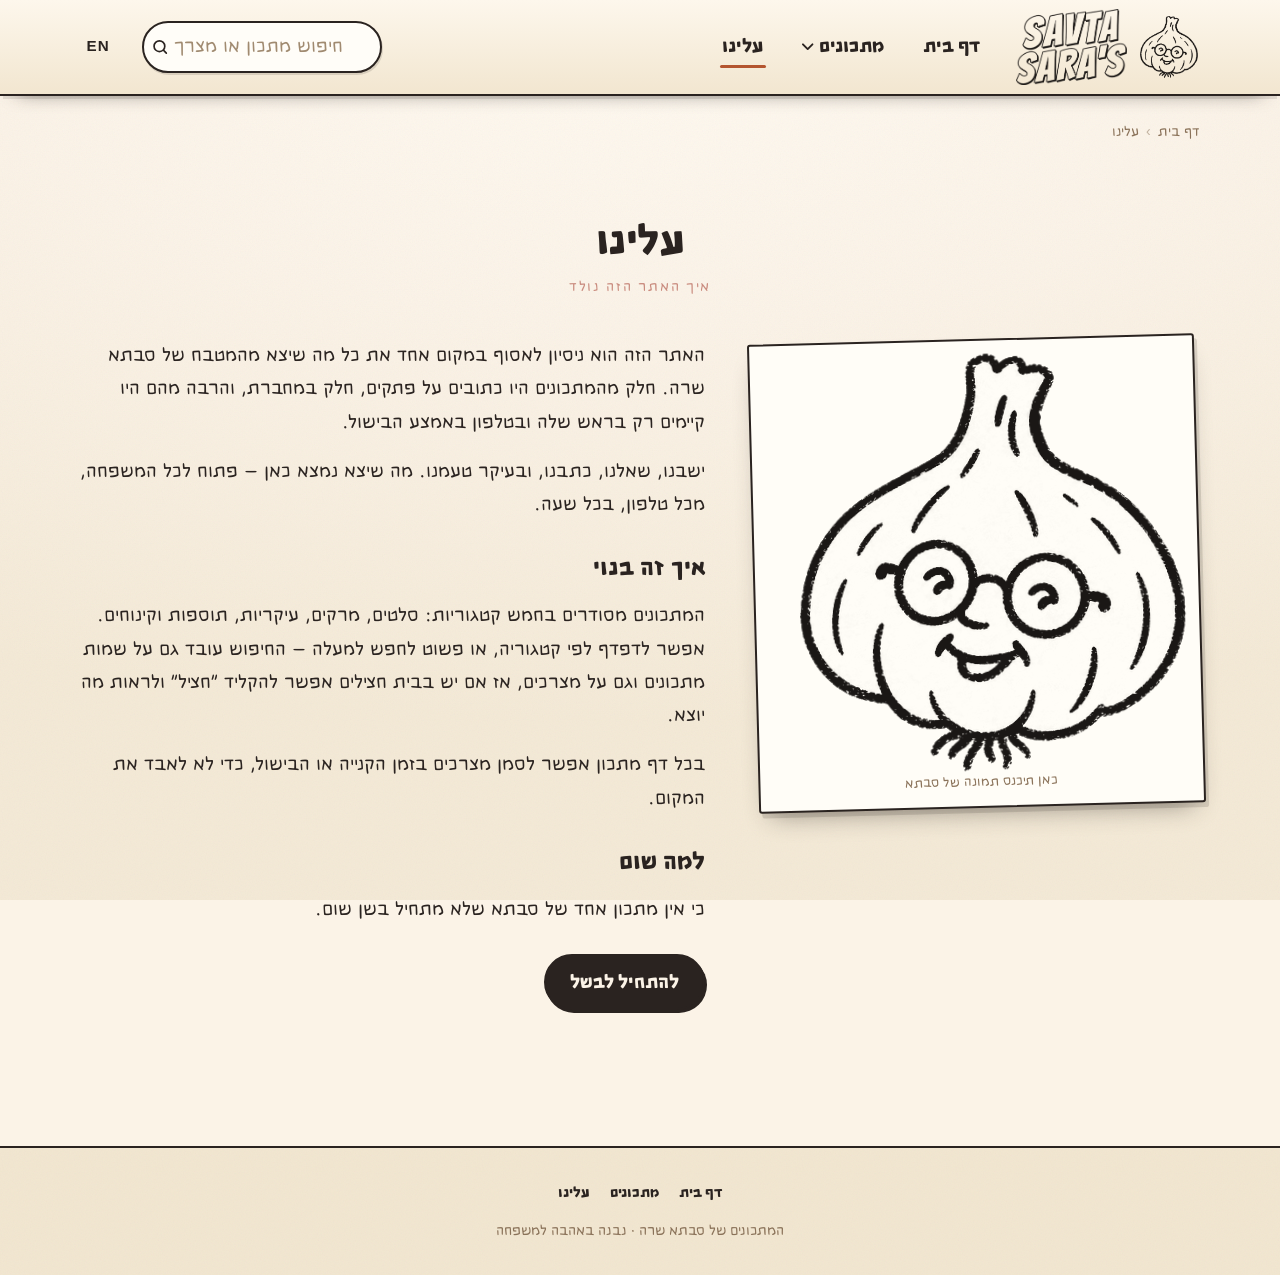
==== about.html @ a07ddd4a "Swipeable gallery, four more photos, and unstick the category icons Gallery is a real scroll contain" ====
<!DOCTYPE html>
<html lang="he" dir="rtl">
<head>
<meta charset="utf-8">
<meta name="viewport" content="width=device-width, initial-scale=1">
<title>עלינו · מתכוני סבתא שרה</title>
<meta name="description" content="על סבתא שרה, על המתכונים ועל האתר המשפחתי הזה.">
<link rel="icon" href="assets/img/logo.png">
<link rel="preload" href="assets/fonts/yarden-regular-alefalefalef.woff2" as="font" type="font/woff2" crossorigin>
<link rel="preload" href="assets/fonts/yarden-bold-alefalefalef.woff2" as="font" type="font/woff2" crossorigin>
<link rel="preload" href="assets/fonts/poppins-regular-latin.woff2" as="font" type="font/woff2" crossorigin>
<link rel="preload" href="assets/fonts/poppins-bold-latin.woff2" as="font" type="font/woff2" crossorigin>
<link rel="stylesheet" href="assets/css/style.css?v=20260812d">
</head>
<body>

<a class="skip-link" href="#main" data-i18n="skip">דילוג לתוכן</a>

<header class="masthead">
  <div class="wrap masthead__inner">

    <a class="brand" href="index.html">
      <img class="brand__mark" src="assets/img/logo.png" alt="">
      <img class="brand__wordmark" src="assets/img/wordmark.png" alt="Savta Sara's Recipes">
    </a>

    <button class="burger" type="button" aria-expanded="false" aria-label="פתיחת תפריט" data-i18n-attr="aria-label:menuOpen">
      <svg viewBox="0 0 24 24" fill="none" stroke="currentColor" stroke-width="2.2" stroke-linecap="round" aria-hidden="true">
        <path d="M3 6h18M3 12h18M3 18h18"/>
      </svg>
    </button>

    <nav class="nav" aria-label="ראשי">
      <a class="nav__link" href="index.html" data-i18n="navHome">דף בית</a>

      <div class="nav__group">
        <button class="nav__link nav__toggle" type="button" aria-expanded="false" aria-controls="cat-menu">
          <span data-i18n="navRecipes">מתכונים</span>
          <svg viewBox="0 0 12 8" fill="none" stroke="currentColor" stroke-width="2" stroke-linecap="round" stroke-linejoin="round" aria-hidden="true"><path d="M1 1.5 6 6.5l5-5"/></svg>
        </button>
        <div class="nav__menu" id="cat-menu"></div>
      </div>

      <a class="nav__link" href="about.html" data-i18n="navAbout">עלינו</a>
    </nav>

    <form class="search" role="search">
      <label class="visually-hidden" for="q" data-i18n="searchLabel">חיפוש מתכון</label>
      <input class="search__input" id="q" type="search" placeholder="חיפוש מתכון או מצרך…" autocomplete="off" data-i18n-attr="placeholder:searchPlace">
      <button class="search__btn" type="submit" aria-label="חיפוש" data-i18n-attr="aria-label:searchBtn">
        <svg viewBox="0 0 24 24" fill="none" stroke="currentColor" stroke-width="2.2" stroke-linecap="round" aria-hidden="true">
          <circle cx="11" cy="11" r="7"/><path d="m20 20-3.5-3.5"/>
        </svg>
      </button>
    </form>

    <button class="langbtn" type="button" aria-label="Switch to English">EN</button>

  </div>
</header>

<main id="main">
  <div class="wrap">
    <nav class="crumbs" aria-label="מיקום" data-i18n-attr="aria-label:crumbAria">
      <a href="index.html" data-i18n="crumbHome">דף בית</a><span aria-hidden="true">›</span> <span data-i18n="aboutTitle">עלינו</span>
    </nav>
  </div>

  <section class="section wrap">
    <div class="section__head">
      <h1 class="section__title" data-i18n="aboutTitle">עלינו</h1>
      <p class="section__sub" data-i18n="aboutSub">איך האתר הזה נולד</p>
    </div>

    <div class="about__grid">
      <figure class="about__portrait">
        <img src="assets/img/logo.png" alt="הלוגו של האתר: ראש שום מחייך עם משקפיים עגולים">
        <figcaption class="photo__caption" data-i18n="photoSoon">כאן תיכנס תמונה של סבתא</figcaption>
      </figure>

      <div class="about__prose" id="about-prose"></div>
    </div>
  </section>
</main>

<footer class="footer">
  <div class="wrap">
    <nav class="footer__links" aria-label="תחתון">
      <a href="index.html" data-i18n="navHome">דף בית</a>
      <a href="recipes.html" data-i18n="navRecipes">מתכונים</a>
      <a href="about.html" data-i18n="navAbout">עלינו</a>
    </nav>
    <p><span data-i18n="siteName">המתכונים של סבתא שרה</span> · <span data-i18n="footerTag">נבנה באהבה למשפחה</span></p>
  </div>
</footer>

<script src="assets/js/data.js?v=20260812d"></script>
<script src="assets/js/site.js?v=20260812d"></script>
</body>
</html>
---- assets/css/style.css ----
/* ==========================================================================
   מתכוני סבתא שרה — Savta Sarah's Recipes
   Vintage recipe-box design system. RTL, Hebrew, self-hosted Yarden.
   ========================================================================== */

/* --- Fonts ---------------------------------------------------------------- */
@font-face {
  font-family: "Yarden";
  src: url("../fonts/yarden-regular-alefalefalef.woff2") format("woff2"),
       url("../fonts/yarden-regular-alefalefalef.woff") format("woff");
  font-weight: 400;
  font-style: normal;
  font-display: swap;
}
@font-face {
  font-family: "Yarden";
  src: url("../fonts/yarden-bold-alefalefalef.woff2") format("woff2"),
       url("../fonts/yarden-bold-alefalefalef.woff") format("woff");
  font-weight: 700;
  font-style: normal;
  font-display: swap;
}

/* Poppins carries the English side. Yarden has no Latin glyphs at all, so
   without this the English pages fall back to a system sans and lose the
   whole typographic identity. Poppins was chosen to match Yarden's geometry:
   circular bowls, monolinear strokes, flat terminals, wide set.
   Latin subset only, ~8KB each. Licence: poppins-OFL.txt */
@font-face {
  font-family: "Poppins";
  src: url("../fonts/poppins-regular-latin.woff2") format("woff2");
  font-weight: 400;
  font-style: normal;
  font-display: swap;
}
@font-face {
  font-family: "Poppins";
  src: url("../fonts/poppins-bold-latin.woff2") format("woff2");
  font-weight: 700;
  font-style: normal;
  font-display: swap;
}

/* --- Tokens --------------------------------------------------------------- */
:root {
  --paper:        #fbf3e7;  /* cream page */
  --paper-aged:   #f2e6d0;  /* deeper card stock */
  --paper-shade:  #e8d8bd;  /* edges, tabs, rules */
  --ink:          #2a2320;  /* hand-drawn linework, same black as the logo */
  --sepia:        #2a2320;  /* body copy — black */
  --brown:        #2a2320;  /* headings — black; hierarchy is size and weight */
  --terracotta:   #b4552f;  /* accent: tags, margin rule, active state */
  --rose:         #c98b7e;  /* soft secondary accent */
  --ink-soft:     rgba(42, 35, 32, .14);

  --shadow-card:  2px 3px 0 var(--ink-soft), 0 8px 18px -12px rgba(42, 35, 32, .5);
  --shadow-lift:  3px 5px 0 var(--ink-soft), 0 14px 26px -12px rgba(42, 35, 32, .45);

  --r-sm: 6px;
  --r-md: 12px;
  --r-lg: 20px;

  --wrap: 1120px;
  --gap: clamp(1rem, 3vw, 2rem);

  /* Paper grain — one tiny SVG, reused as a background layer site-wide. */
  --grain: url("data:image/svg+xml,%3Csvg xmlns='http://www.w3.org/2000/svg' width='160' height='160'%3E%3Cfilter id='n'%3E%3CfeTurbulence type='fractalNoise' baseFrequency='.82' numOctaves='3'/%3E%3C/filter%3E%3Crect width='160' height='160' filter='url(%23n)' opacity='.055'/%3E%3C/svg%3E");
}

/* --- Reset ---------------------------------------------------------------- */
*, *::before, *::after { box-sizing: border-box; }
html { -webkit-text-size-adjust: 100%; scroll-behavior: smooth; }
/* Nothing on this site should ever scroll sideways. `clip` rather than
   `hidden` because hidden would make this a scroll container and break the
   sticky header. Belt and braces: the layout measures clean from 280px up,
   but a stray wide element should never be able to shove the page across. */
html, body { overflow-x: clip; max-width: 100%; }
body, h1, h2, h3, h4, p, ul, ol, li, figure, blockquote { margin: 0; padding: 0; }
ul, ol { list-style: none; }
img { display: block; max-width: 100%; height: auto; }
button, input { font: inherit; color: inherit; }
a { color: inherit; text-decoration: none; }

body {
  font-family: "Yarden", "Assistant", "Arial Hebrew", sans-serif;
  font-weight: 400;
  font-size: clamp(1.0625rem, .55vw + .95rem, 1.1875rem);
  line-height: 1.75;
  color: var(--sepia);
  background-color: var(--paper);
  background-image:
    var(--grain),
    radial-gradient(120% 80% at 50% 0%, #fffaf1 0%, var(--paper) 45%, #f4e9d6 100%);
  background-attachment: fixed;
  min-height: 100vh;
  display: flex;
  flex-direction: column;
}

h1, h2, h3, h4 { font-weight: 700; color: var(--brown); line-height: 1.25; }

/* ==========================================================================
   English typography
   Poppins' x-height is within 0.4% of Yarden's, so body copy needs no resizing
   at all. Its cap height is 15% shorter though, so headings — which in Hebrew
   fill the full letter height — read small at the same size. They get a modest
   bump here (about 8%), split between matching cap height and x-height rather
   than the full 15%, which would overshoot. Poppins also carries much taller
   ascenders and deeper descenders, so the line-height comes down to match.
   ========================================================================== */
html[lang="en"] body {
  font-family: "Poppins", "Assistant", sans-serif;
  line-height: 1.62;
}
html[lang="en"] .intro__title   { font-size: clamp(2.05rem, 5.4vw, 3.25rem); }
html[lang="en"] .section__title { font-size: clamp(1.85rem, 4.3vw, 2.8rem); }
html[lang="en"] .recipe__title  { font-size: clamp(2.05rem, 5.4vw, 3.15rem); }
html[lang="en"] .recipe__h      { font-size: 1.5rem; }
html[lang="en"] .cat__name      { font-size: 1.45rem; }
html[lang="en"] .card__title    { font-size: 1.28rem; }

/* Poppins runs wider than Yarden at the same size — a touch of negative
   tracking on the display sizes keeps the headline from sprawling. */
html[lang="en"] .intro__title,
html[lang="en"] .recipe__title,
html[lang="en"] .section__title { letter-spacing: -.025em; }

/* the eyebrow is set in caps in English, so it needs more room to breathe */
html[lang="en"] .intro__eyebrow { letter-spacing: .18em; font-size: .74rem; }

/* Accessibility floor */
:focus-visible {
  outline: 3px solid var(--terracotta);
  outline-offset: 3px;
  border-radius: 3px;
}
.skip-link {
  position: absolute;
  right: 1rem;
  top: -100px;
  z-index: 200;
  background: var(--ink);
  color: var(--paper);
  padding: .6rem 1.1rem;
  border-radius: 0 0 var(--r-sm) var(--r-sm);
  transition: top .18s ease;
}
.skip-link:focus { top: 0; }
.visually-hidden {
  position: absolute; width: 1px; height: 1px;
  margin: -1px; padding: 0; overflow: hidden;
  clip: rect(0 0 0 0); white-space: nowrap; border: 0;
}

.wrap { width: min(100% - 2.5rem, var(--wrap)); margin-inline: auto; }

/* ==========================================================================
   Header / navigation
   ========================================================================== */
.masthead {
  position: sticky;
  top: 0;
  z-index: 100;
  background: linear-gradient(180deg, #fdf7ec 0%, var(--paper-aged) 100%);
  background-blend-mode: normal;
  border-bottom: 2px solid var(--ink);
  box-shadow: 0 6px 0 -3px rgba(42, 35, 32, .1), 0 12px 20px -18px rgba(42, 35, 32, .8);
}

.masthead__inner {
  display: flex;
  align-items: center;
  gap: clamp(.75rem, 2vw, 1.75rem);
  padding-block: .55rem;
}

/* Logo lockup — the garlic is the mark, the wordmark sits beside it */
.brand { display: flex; align-items: center; gap: .7rem; flex: 0 0 auto; }
.brand__mark {
  width: clamp(46px, 6vw, 62px);
  aspect-ratio: 1;
  object-fit: contain;
  transition: transform .35s cubic-bezier(.34, 1.56, .64, 1);
}
.brand:hover .brand__mark,
.brand:focus-visible .brand__mark { transform: rotate(-7deg) scale(1.06); }
/* Two stacked lines of type, so it is sized by height against the garlic
   rather than by width. Set a step larger than a solid wordmark would need:
   the letters are hollow outlines, so they carry much less weight and go
   fragile if they are shrunk to match a filled mark. Source is 507×349. */
.brand__wordmark {
  height: clamp(54px, 7.2vw, 76px);
  width: auto;
  flex: 0 0 auto;
}

.nav { display: flex; align-items: center; gap: clamp(.25rem, 1.4vw, 1rem); }

.nav__link {
  position: relative;
  display: inline-block;
  padding: .45rem .7rem;
  font-weight: 700;
  color: var(--sepia);
  border-radius: var(--r-sm);
  transition: color .18s ease;
}
/* Hand-drawn underline that sketches itself in on hover */
.nav__link::after {
  content: "";
  position: absolute;
  inset-inline: .55rem;
  bottom: .18rem;
  height: 3px;
  background: var(--terracotta);
  border-radius: 3px;
  transform: scaleX(0);
  transform-origin: right center;
  transition: transform .24s ease;
}
/* the underline should sketch itself in from the reading edge */
[dir="ltr"] .nav__link::after { transform-origin: left center; }
.nav__link:hover, .nav__link:focus-visible { color: var(--terracotta); }
.nav__link:hover::after,
.nav__link:focus-visible::after,
.nav__link[aria-current="page"]::after { transform: scaleX(1); }
.nav__link[aria-current="page"] { color: var(--brown); }

/* Recipes dropdown */
.nav__group { position: relative; }
.nav__toggle {
  background: none;
  border: 0;
  cursor: pointer;
  display: inline-flex;
  align-items: center;
  gap: .35rem;
}
.nav__toggle svg { width: .6em; height: .6em; transition: transform .22s ease; }
.nav__group:hover .nav__toggle svg,
.nav__toggle[aria-expanded="true"] svg { transform: rotate(180deg); }

.nav__menu {
  position: absolute;
  top: calc(100% + .5rem);
  inset-inline-end: 0;
  min-width: 12rem;
  padding: .45rem;
  background: var(--paper);
  background-image: var(--grain);
  border: 2px solid var(--ink);
  border-radius: var(--r-md);
  box-shadow: var(--shadow-lift);
  opacity: 0;
  visibility: hidden;
  transform: translateY(-6px);
  transition: opacity .18s ease, transform .18s ease, visibility .18s;
}
.nav__group:hover .nav__menu,
.nav__group:focus-within .nav__menu,
.nav__menu.is-open { opacity: 1; visibility: visible; transform: translateY(0); }
/* little notch pointing back up at the toggle */
.nav__menu::before {
  content: "";
  position: absolute;
  top: -7px;
  inset-inline-end: 1.6rem;
  width: 11px; height: 11px;
  background: var(--paper);
  border-inline-start: 2px solid var(--ink);
  border-block-start: 2px solid var(--ink);
  transform: rotate(45deg);
}
.nav__menu a {
  display: block;
  padding: .4rem .7rem;
  border-radius: var(--r-sm);
  font-weight: 700;
  color: var(--sepia);
  transition: background .16s ease, color .16s ease, padding-inline-start .16s ease;
}
.nav__menu a:hover, .nav__menu a:focus-visible {
  background: var(--paper-shade);
  color: var(--brown);
}

/* Search */
.search { margin-inline-start: auto; position: relative; flex: 0 1 15rem; }
.search__input {
  width: 100%;
  padding: .45rem 2.3rem .45rem .8rem;
  background: #fffdf8;
  border: 2px solid var(--ink);
  border-radius: 999px;
  box-shadow: 1px 2px 0 var(--ink-soft);
  transition: box-shadow .18s ease, border-color .18s ease;
}
.search__input::placeholder { color: #a08a70; }
.search__input:focus { outline: none; border-color: var(--terracotta); box-shadow: 0 0 0 3px rgba(180, 85, 47, .22); }
.search__btn {
  position: absolute;
  inset-inline-end: .3rem;
  top: 50%;
  transform: translateY(-50%);
  background: none;
  border: 0;
  cursor: pointer;
  padding: .25rem;
  line-height: 0;
  color: var(--brown);
  border-radius: 999px;
}
.search__btn svg { width: 1.15rem; height: 1.15rem; }

/* Language switch — sits at the far end of the header, past the search.
   In Hebrew (RTL) that reads as top-left; in English it mirrors to top-right. */
.langbtn {
  flex: 0 0 auto;
  padding: .35rem .4rem;
  font-weight: 700;
  font-size: .95rem;
  letter-spacing: .08em;
  color: var(--sepia);
  background: none;
  border: 0;
  cursor: pointer;
  text-decoration: underline;
  text-underline-offset: 5px;
  text-decoration-thickness: 2px;
  text-decoration-color: transparent;
  transition: color .16s ease, text-decoration-color .16s ease;
}
.langbtn:hover, .langbtn:focus-visible {
  color: var(--terracotta);
  text-decoration-color: var(--terracotta);
}

/* Mobile nav toggle */
.burger {
  display: none;
  margin-inline-start: auto;
  background: none;
  border: 2px solid var(--ink);
  border-radius: var(--r-sm);
  padding: .35rem .5rem;
  cursor: pointer;
  line-height: 0;
}
.burger svg { width: 1.3rem; height: 1.3rem; }

/* ==========================================================================
   Shared pieces
   ========================================================================== */
main { flex: 1 0 auto; }

.section { padding-block: clamp(2.5rem, 6vw, 4.5rem); }
.section--tight { padding-block: clamp(1.75rem, 4vw, 3rem); }

.section__head { text-align: center; margin-bottom: clamp(1.5rem, 4vw, 2.5rem); }
.section__title {
  font-size: clamp(1.7rem, 4vw, 2.6rem);
  letter-spacing: -.015em;
}
.section__sub {
  margin-top: .35rem;
  color: var(--rose);
  letter-spacing: .12em;
  font-size: .9rem;
}

/* Buttons */
.btn {
  display: inline-block;
  padding: .6rem 1.5rem;
  font-weight: 700;
  color: var(--paper);
  background: var(--brown);
  border: 2px solid var(--ink);
  border-radius: 999px;
  box-shadow: 2px 3px 0 var(--ink);
  cursor: pointer;
  transition: transform .16s ease, box-shadow .16s ease, background .16s ease;
}
.btn:hover, .btn:focus-visible {
  background: var(--terracotta);
  transform: translate(1px, 1px);
  box-shadow: 1px 2px 0 var(--ink);
}
.btn--ghost { background: transparent; color: var(--brown); }
.btn--ghost:hover, .btn--ghost:focus-visible { background: var(--paper-shade); color: var(--brown); }

/* Tags */
.tag {
  display: inline-block;
  padding: .12rem .7rem;
  font-size: .78rem;
  font-weight: 700;
  letter-spacing: .04em;
  color: var(--terracotta);
  background: rgba(180, 85, 47, .1);
  border: 1.5px solid rgba(180, 85, 47, .4);
  border-radius: 999px;
}
.tag--demo {
  color: #7a6a2b;
  background: rgba(160, 140, 50, .12);
  border-color: rgba(160, 140, 50, .45);
}

/* Breadcrumb */
.crumbs {
  display: flex;
  flex-wrap: wrap;
  align-items: center;
  gap: .45rem;
  font-size: .88rem;
  color: #8a7259;
  padding-top: 1.5rem;
}
.crumbs a:hover { color: var(--terracotta); text-decoration: underline; text-underline-offset: 3px; }
.crumbs span[aria-hidden] { opacity: .5; }

/* ==========================================================================
   Hero
   ========================================================================== */
.hero { padding-block: clamp(1.5rem, 4vw, 3rem) clamp(1rem, 3vw, 2rem); }
.hero__grid {
  display: grid;
  grid-template-columns: minmax(0, .85fr) minmax(0, 1.15fr);
  align-items: center;
  gap: clamp(1.25rem, 4vw, 3rem);
}

/* Signpost: decorative only. The plaques sit beside the intro copy and the
   wooden post carries on down the page, passing behind the photos before it
   fades out — so the illustration reads as part of the paper, not a cut-out
   pasted on top of it. */
.signpost { position: relative; }

.signpost__stack {
  position: relative;
  width: min(100%, 380px);
  margin-inline: auto;
}
.signpost__stack img {
  position: relative;
  z-index: 1;
  width: 100%;
  filter: contrast(1.04) saturate(.92) drop-shadow(3px 6px 6px rgba(42, 35, 32, .16));
}

/* One tileable slice of the post, repeated. The percentages below line the
   strip up with the post inside street-sign.png (x 220–310 of 671px wide);
   they must be re-measured if that image is ever replaced. */
.signpost__post {
  position: absolute;
  top: calc(100% - 3px);          /* slight overlap hides the join */
  left: 32.79%;
  width: 13.41%;
  height: clamp(240px, 30vw, 460px);
  background: url("../img/post-tile.png") repeat-y center top;
  background-size: 100% auto;
  filter: contrast(1.04) saturate(.92) drop-shadow(3px 6px 6px rgba(42, 35, 32, .12));
  -webkit-mask-image: linear-gradient(180deg, #000 0 46%, rgba(0, 0, 0, .4) 76%, transparent 100%);
          mask-image: linear-gradient(180deg, #000 0 46%, rgba(0, 0, 0, .4) 76%, transparent 100%);
  pointer-events: none;
  z-index: 0;
}

/* Intro copy sits on a taped-down slip of paper */
.intro {
  position: relative;
  z-index: 2;                       /* the post passes behind the page, not through it */
  padding: clamp(1.5rem, 4vw, 2.5rem);
  background: #fffdf7;
  background-image: var(--grain);
  border: 2px solid var(--ink);
  border-radius: var(--r-lg);
  transform: rotate(-.5deg);
  /* second sheet peeking out behind, drawn as a shadow so it can never
     paint over the card's own interior */
  box-shadow:
    -9px 9px 0 0 var(--paper-aged),
    -9px 9px 0 2px var(--ink),
    2px 3px 0 var(--ink-soft),
    0 8px 18px -12px rgba(42, 35, 32, .5);
}
.intro__eyebrow {
  display: block;
  font-size: .82rem;
  font-weight: 700;
  letter-spacing: .22em;
  color: var(--rose);
  margin-bottom: .5rem;
}
.intro__title {
  font-size: clamp(1.9rem, 5vw, 3rem);
  letter-spacing: -.02em;
  margin-bottom: .75rem;
}
.intro__title em {
  font-style: normal;
  /* the name is one unit — letting it wrap splits both the phrase and the
     highlight sweep across two lines */
  white-space: nowrap;
  color: var(--terracotta);
  /* hand-drawn highlighter swipe under the name */
  background: linear-gradient(180deg, transparent 62%, rgba(201, 139, 126, .38) 62% 92%, transparent 92%);
}
.intro p + p { margin-top: .8rem; }
.intro__actions { margin-top: 1.4rem; display: flex; flex-wrap: wrap; gap: .7rem; }

/* ==========================================================================
   Gallery marquee
   ========================================================================== */
/* A real scroll container rather than a CSS transform, so a finger can just
   push the strip along. The drift is done in JS by nudging scrollLeft, which
   the user can interrupt at any moment — a transform animation cannot be
   grabbed like that. No arrows, no dots, no scrollbar: you just swipe. */
.gallery {
  overflow-x: auto;
  overflow-y: hidden;
  padding-block: clamp(1rem, 3vw, 2rem);
  /* photographs have no reading order, and LTR keeps scrollLeft counting up
     from zero in every browser — RTL scroll coordinates are a minefield */
  direction: ltr;
  scroll-behavior: auto;              /* must not inherit the page's smooth scroll */
  overscroll-behavior-x: contain;     /* swiping the strip must not trigger back-navigation */
  -webkit-overflow-scrolling: touch;
  scrollbar-width: none;              /* Firefox */
  -ms-overflow-style: none;           /* old Edge */
  cursor: grab;
}
.gallery::-webkit-scrollbar { display: none; }   /* Chrome, Safari */
.gallery:active { cursor: grabbing; }

.gallery__track {
  display: flex;
  gap: 1.25rem;
  width: max-content;
}

/* Every photo is a print taped into an album */
.photo {
  position: relative;
  flex: 0 0 auto;
  padding: .7rem .7rem 2.6rem;
  background: #fffdf7;
  border: 1.5px solid var(--ink);
  border-radius: 3px;
  box-shadow: var(--shadow-card);
}
.photo:nth-child(odd)  { transform: rotate(-1.6deg); }
.photo:nth-child(even) { transform: rotate(1.4deg); }
.photo::before {                       /* strip of tape */
  content: "";
  position: absolute;
  top: -10px;
  /* physical left + negative translate centres the tape in both directions;
     the logical pair would push it off-centre in LTR */
  left: 50%;
  translate: -50% 0;
  width: 62px; height: 20px;
  background: rgba(214, 187, 140, .55);
  border-inline: 1px dashed rgba(122, 74, 43, .3);
  rotate: -2deg;
}
/* Each print keeps its own shape — landscape, portrait or square — and the
   frame sizes itself to the photo. A fixed 4:3 crop would cut the portrait
   ones in half. Height is what makes the row line up. */
.photo img {
  height: clamp(150px, 20vw, 205px);
  width: auto;
  max-width: none;              /* the reset's max-width:100% would fight this */
  background: var(--paper-shade);
  border-radius: 2px;
  filter: sepia(.22) contrast(1.03);
}
.photo__blank {
  width: clamp(160px, 22vw, 240px);
  aspect-ratio: 4 / 3;
  background: var(--paper-shade);
  border-radius: 2px;
  display: grid;
  place-items: center;
  color: #a08a70;
  font-size: .85rem;
  text-align: center;
  padding: .5rem;
}
.photo__caption {
  position: absolute;
  bottom: .7rem;
  inset-inline: .7rem;
  text-align: center;
  font-size: .85rem;
  color: #8a7259;
}

/* ==========================================================================
   Category grid — dividers in a recipe box
   ========================================================================== */
/* Exactly five categories, so the columns are set by hand — auto-fit would
   leave a single orphan card on most widths. */
.cats {
  display: grid;
  grid-template-columns: repeat(5, 1fr);
  gap: clamp(1rem, 2.5vw, 1.6rem);
}
@media (max-width: 1000px) { .cats { grid-template-columns: repeat(3, 1fr); } }
@media (max-width: 700px) {
  .cats { grid-template-columns: repeat(2, 1fr); }
  .cats > :last-child { grid-column: 1 / -1; }   /* the fifth card takes the row */
}
.cat {
  position: relative;
  z-index: 0;
  display: block;
  padding: 2rem 1.25rem 1.75rem;   /* rebalanced now that no icon sits on top */
  text-align: center;
  background: var(--paper-aged);
  background-image: var(--grain);
  border: 2px solid var(--ink);
  border-radius: var(--r-md);
  box-shadow: var(--shadow-card);
  transition: transform .2s cubic-bezier(.34, 1.4, .64, 1), box-shadow .2s ease, background .2s ease;
}
/* the index-divider tab */
.cat::before {
  content: "";
  position: absolute;
  top: -13px;
  inset-inline-start: 1.6rem;
  width: 4.5rem;
  height: 14px;
  background: var(--paper-aged);
  border: 2px solid var(--ink);
  border-bottom: 0;
  border-radius: 7px 7px 0 0;
}
.cat:hover, .cat:focus-visible {
  transform: translateY(-5px);
  box-shadow: var(--shadow-lift);
  background: #fffdf7;
}
/* the active card sits above its neighbours so the icons fly over them */
.cat:hover, .cat:focus-visible, .cat.is-burst { z-index: 3; }

.cat__name { font-size: 1.35rem; font-weight: 700; color: var(--brown); }
.cat__count { display: block; font-size: .85rem; color: var(--rose); letter-spacing: .1em; }

/* --- the icons that fly out of the card -----------------------------------
   The card shows nothing at rest. On hover, keyboard focus, or a tap, each
   icon travels from the centre out to its own --x/--y and fades. JS supplies
   the target per icon; everything below is the motion. */
.cat__burst {
  position: absolute;
  top: 42%;
  inset-inline-start: 50%;
  width: 0;
  height: 0;
  pointer-events: none;
}
.cat__spark {
  position: absolute;
  width: clamp(26px, 3.2vw, 34px);
  /* the reset sets img{max-width:100%}, and this icon's parent is a 0×0
     anchor — without this the icons collapse to zero width and vanish */
  max-width: none;
  height: auto;
  margin: -15px 0 0 -15px;      /* centre each icon on the anchor point */
  opacity: 0;
  will-change: transform, opacity;
}
/* Loops for as long as the pointer stays on the card, so the confetti keeps
   coming instead of firing once and vanishing before you notice it. */
.cat:hover .cat__spark,
.cat:focus-visible .cat__spark,
.cat.is-burst .cat__spark {
  animation: spark .95s cubic-bezier(.22, .7, .3, 1) var(--d, 0ms) infinite both;
}
@keyframes spark {
  0%   { opacity: 0; transform: translate(0, 0) scale(.35) rotate(0deg); }
  30%  { opacity: 1; }
  70%  { opacity: 1; }
  100% { opacity: 0; transform: translate(var(--x), var(--y)) scale(1) rotate(var(--r)); }
}

/* Recipe cards with no dish photo yet fall back to the category's line icon.
   Needs to outrank `.card__media img`, which would otherwise stretch it. */
.card__media .card__placeholder {
  width: clamp(40px, 6vw, 54px);
  height: auto;
  object-fit: contain;
  opacity: .5;
  filter: none;
}

/* The garlic makes a small return appearance beside the grid */
.mascot {
  display: block;
  width: clamp(72px, 10vw, 108px);
  margin: clamp(1.5rem, 4vw, 2.25rem) auto 0;
  opacity: .92;
  animation: bob 5.5s ease-in-out infinite;
}
@keyframes bob {
  0%, 100% { transform: translateY(0) rotate(-3deg); }
  50%      { transform: translateY(-8px) rotate(3deg); }
}

/* ==========================================================================
   Recipe cards (category + search results)
   ========================================================================== */
/* Smaller cards — more recipes visible at once, which is what a recipe index
   is for. The photo well is 3:2 rather than 4:3 so it stops dominating. */
.cards {
  display: grid;
  grid-template-columns: repeat(auto-fill, minmax(min(100%, 12.5rem), 1fr));
  gap: clamp(.85rem, 2vw, 1.25rem);
}
.card {
  display: flex;
  flex-direction: column;
  background: #fffdf7;
  background-image: var(--grain);
  border: 2px solid var(--ink);
  border-radius: var(--r-md);
  box-shadow: var(--shadow-card);
  overflow: hidden;
  transition: transform .2s cubic-bezier(.34, 1.4, .64, 1), box-shadow .2s ease;
}
.card:hover, .card:focus-within { transform: translateY(-4px); box-shadow: var(--shadow-lift); }
.card__media {
  aspect-ratio: 3 / 2;
  background: var(--paper-shade);
  border-bottom: 2px solid var(--ink);
  display: grid;
  place-items: center;
  overflow: hidden;
}
.card__media img { width: 100%; height: 100%; object-fit: cover; filter: sepia(.18); }
.card__body { padding: .7rem .85rem .9rem; display: flex; flex-direction: column; gap: .3rem; flex: 1; }
.card__title { font-size: 1.05rem; line-height: 1.3; }
.card__title a::after { content: ""; position: absolute; inset: 0; }  /* whole-card hit area */
.card { position: relative; }
.card__meta { font-size: .8rem; color: #8a7259; margin-top: auto; }

/* ==========================================================================
   Recipe page — a ruled index card
   ========================================================================== */
.recipe { padding-block: clamp(1.5rem, 4vw, 2.5rem) clamp(2.5rem, 6vw, 4rem); }
.recipe__card {
  position: relative;
  max-width: 46rem;
  margin-inline: auto;
  padding: clamp(1.5rem, 5vw, 3rem) clamp(1.5rem, 5vw, 3.25rem);
  background-color: #fffdf7;
  /* the signature: real ruled paper, drawn in CSS, with a red margin line */
  background-image:
    var(--grain),
    repeating-linear-gradient(180deg, transparent 0 37px, rgba(122, 74, 43, .13) 37px 38px);
  border: 2px solid var(--ink);
  border-radius: var(--r-md);
  box-shadow: var(--shadow-lift);
}
.recipe__card::before {          /* margin rule down the right edge (RTL) */
  content: "";
  position: absolute;
  top: 0; bottom: 0;
  inset-inline-start: auto;
  inset-inline-end: clamp(1rem, 3.2vw, 2.1rem);
  width: 2px;
  background: rgba(180, 85, 47, .35);
}
.recipe__card::after {           /* punched hole, like a card pulled from the box */
  content: "";
  position: absolute;
  bottom: 1.1rem;
  inset-inline-end: .8rem;
  width: 16px; height: 16px;
  border: 2px solid var(--ink);
  border-radius: 50%;
  background: var(--paper);
}

.recipe__head { text-align: center; margin-bottom: 1.5rem; }
.recipe__title { font-size: clamp(1.9rem, 5vw, 2.9rem); letter-spacing: -.02em; }
.recipe__cat { display: inline-block; margin-bottom: .5rem; }

.recipe__photo {
  width: 100%;
  aspect-ratio: 16 / 10;
  object-fit: cover;
  border: 2px solid var(--ink);
  border-radius: var(--r-sm);
  box-shadow: var(--shadow-card);
  margin-block: 1.25rem;
  filter: sepia(.15);
}

/* prep time / servings strip */
.recipe__facts {
  display: flex;
  flex-wrap: wrap;
  justify-content: center;
  gap: .5rem 1.75rem;
  padding: .7rem 1rem;
  margin-block: 1.25rem;
  border-block: 2px dashed var(--paper-shade);
  font-size: .95rem;
}
.recipe__fact b { color: var(--brown); font-weight: 700; }
.recipe__fact span { color: #8a7259; }

.recipe__section { margin-top: clamp(1.75rem, 4vw, 2.5rem); }
.recipe__h { font-size: 1.4rem; margin-bottom: .9rem; display: flex; align-items: baseline; gap: .6rem; }
.recipe__h::after {
  content: "";
  flex: 1;
  height: 2px;
  background-image: linear-gradient(90deg, var(--paper-shade) 0 9px, transparent 9px 17px);
  background-size: 17px 2px;
}

/* Ingredients you can tick off while cooking */
.ingredients li { margin-bottom: .3rem; }

/* Sub-heading inside the list — "לרוטב", "למילוי" */
.ingredients__group {
  font-weight: 700;
  color: var(--brown);
  letter-spacing: .04em;
  margin-top: 1.1rem;
  padding-inline-start: .35rem;
}
.ingredients__group:first-child { margin-top: 0; }
.ingredients label {
  display: flex;
  align-items: flex-start;
  gap: .65rem;
  cursor: pointer;
  padding: .18rem .35rem;
  border-radius: var(--r-sm);
  transition: background .15s ease;
}
.ingredients label:hover { background: rgba(232, 216, 189, .5); }
.ingredients input { position: absolute; opacity: 0; width: 0; height: 0; }
.ingredients .box {
  flex: 0 0 auto;
  width: 1.15em; height: 1.15em;
  margin-top: .32em;
  border: 2px solid var(--ink);
  border-radius: 4px;
  background: #fffdf7;
  display: grid;
  place-items: center;
  transition: background .15s ease;
}
.ingredients .box::after {
  content: "";
  width: .55em; height: .3em;
  border-inline-start: 2.5px solid var(--paper);
  border-block-end: 2.5px solid var(--paper);
  rotate: -45deg;
  translate: 0 -12%;
  opacity: 0;
  transition: opacity .15s ease;
}
.ingredients input:checked + .box { background: var(--terracotta); }
.ingredients input:checked + .box::after { opacity: 1; }
.ingredients input:checked ~ .txt { color: #a89377; text-decoration: line-through; }
.ingredients input:focus-visible + .box { outline: 3px solid var(--terracotta); outline-offset: 2px; }

/* Numbered steps — the sequence is real, so the numbers carry meaning */
.steps { counter-reset: step; }
.steps li {
  position: relative;
  counter-increment: step;
  padding-inline-start: 3rem;
  margin-bottom: 1.1rem;
  min-height: 2.2rem;
}
.steps li::before {
  content: counter(step);
  position: absolute;
  inset-inline-start: 0;
  top: .1rem;
  width: 2.1rem; height: 2.1rem;
  display: grid;
  place-items: center;
  font-weight: 700;
  color: var(--brown);
  background: var(--paper-aged);
  border: 2px solid var(--ink);
  border-radius: 50% 48% 52% 50% / 50% 52% 48% 50%;   /* wobble = hand-drawn */
  box-shadow: 1px 2px 0 var(--ink-soft);
}

.recipe__note {
  margin-top: 2rem;
  padding: 1rem 1.2rem;
  background: rgba(201, 139, 126, .12);
  border: 2px dashed var(--rose);
  border-radius: var(--r-md);
  font-size: .95rem;
}
.recipe__note b { color: var(--brown); }

.recipe__tools {
  display: flex;
  justify-content: center;
  gap: .75rem;
  flex-wrap: wrap;
  margin-top: 1.75rem;
}
.recipe__nav { display: flex; justify-content: center; gap: .75rem; margin-top: 1rem; flex-wrap: wrap; }

/* --- little confirmation message ------------------------------------------ */
.toast {
  position: fixed;
  inset-inline: 0;
  bottom: 1.5rem;
  z-index: 300;
  width: max-content;
  max-width: calc(100% - 2rem);
  margin-inline: auto;
  padding: .7rem 1.3rem;
  font-weight: 700;
  color: var(--paper);
  background: var(--ink);
  border-radius: 999px;
  box-shadow: var(--shadow-lift);
  /* animates on insertion, so it never depends on a rAF callback firing */
  animation: toast-in .25s ease both;
}
.toast.is-out { animation: toast-out .3s ease both; }
@keyframes toast-in  { from { opacity: 0; transform: translateY(12px); }
                       to   { opacity: 1; transform: translateY(0); } }
@keyframes toast-out { from { opacity: 1; transform: translateY(0); }
                       to   { opacity: 0; transform: translateY(12px); } }

/* ==========================================================================
   Cook-along mode
   One step at a time, filling the screen, for a phone propped against a bowl.
   ========================================================================== */
body.cook-on { overflow: hidden; }

.cook {
  position: fixed;
  inset: 0;
  z-index: 250;
  display: flex;
  flex-direction: column;
  background: var(--paper);
  background-image: var(--grain);
}
.cook[hidden] { display: none; }

.cook__bar {
  display: flex;
  align-items: center;
  justify-content: space-between;
  gap: 1rem;
  padding: .9rem clamp(1rem, 4vw, 2rem);
  border-bottom: 2px solid var(--ink);
}
.cook__count { font-weight: 700; letter-spacing: .08em; color: var(--brown); }
.cook__x {
  background: none;
  border: 0;
  font-size: 1.5rem;
  line-height: 1;
  cursor: pointer;
  color: var(--sepia);
  padding: .35rem .5rem;
  border-radius: 50%;
}
.cook__x:hover, .cook__x:focus-visible { color: var(--terracotta); }

.cook__progress { height: 6px; background: var(--paper-shade); }
.cook__progress span {
  display: block;
  height: 100%;
  width: 0;
  background: var(--terracotta);
  transition: width .3s ease;
}

/* the step itself — as big as the space allows */
.cook__stage {
  flex: 1;
  display: flex;
  flex-direction: column;
  align-items: center;
  justify-content: center;
  gap: clamp(.75rem, 3vw, 1.5rem);
  padding: clamp(1.25rem, 5vw, 3rem);
  overflow-y: auto;
  text-align: center;
}
.cook__num {
  flex: 0 0 auto;
  display: grid;
  place-items: center;
  width: clamp(3rem, 12vw, 4.5rem);
  height: clamp(3rem, 12vw, 4.5rem);
  font-size: clamp(1.5rem, 6vw, 2.25rem);
  font-weight: 700;
  color: var(--brown);
  background: var(--paper-aged);
  border: 2px solid var(--ink);
  border-radius: 50% 48% 52% 50% / 50% 52% 48% 50%;
}
.cook__text {
  max-width: 22ch;
  /* meant to be read from across the counter, not held up to your face */
  font-size: clamp(1.6rem, 6.4vw, 2.4rem);
  line-height: 1.4;
  color: var(--brown);
}
.cook.is-done .cook__num {
  width: auto; height: auto; border: 0; background: none; border-radius: 0;
  font-size: clamp(1.8rem, 7vw, 2.75rem);
}

/* ingredients stay one tap away without leaving the step */
.cook__ingr {
  border-top: 2px dashed var(--paper-shade);
  padding: .5rem clamp(1rem, 4vw, 2rem);
  max-height: 40vh;
  overflow-y: auto;
}
.cook__ingr summary {
  cursor: pointer;
  font-weight: 700;
  color: var(--brown);
  padding: .55rem 0;
  list-style-position: inside;
}
.cook__ingr ul { padding: .25rem 0 .75rem; }
.cook__ingr li { padding: .3rem 0; border-bottom: 1px dashed var(--paper-shade); }
.cook__ingr li:last-child { border-bottom: 0; }

.cook__nav {
  display: flex;
  gap: .75rem;
  padding: clamp(.75rem, 3vw, 1.25rem) clamp(1rem, 4vw, 2rem);
  padding-bottom: max(clamp(.75rem, 3vw, 1.25rem), env(safe-area-inset-bottom));
  border-top: 2px solid var(--ink);
}
.cook__nav .btn { flex: 1; padding-block: .85rem; font-size: 1.05rem; }
.cook__nav .btn:disabled { opacity: .35; cursor: default; transform: none; box-shadow: 2px 3px 0 var(--ink); }

/* ==========================================================================
   About page
   ========================================================================== */
.about__grid {
  display: grid;
  grid-template-columns: minmax(0, 1fr) minmax(0, 1.4fr);
  gap: clamp(1.5rem, 4vw, 3rem);
  align-items: start;
}
.about__prose > * + * { margin-top: 1rem; }
.about__prose h2 { margin-top: 2rem; font-size: 1.5rem; }
.about__portrait {
  padding: .8rem .8rem 2.2rem;
  background: #fffdf7;
  border: 2px solid var(--ink);
  border-radius: 3px;
  box-shadow: var(--shadow-lift);
  transform: rotate(-1.5deg);
}

/* ==========================================================================
   Empty state
   ========================================================================== */
.empty {
  max-width: 32rem;
  margin-inline: auto;
  text-align: center;
  padding: clamp(2rem, 5vw, 3rem);
  background: #fffdf7;
  border: 2px dashed var(--paper-shade);
  border-radius: var(--r-lg);
}
.empty img { width: 84px; margin: 0 auto 1rem; opacity: .8; }
.empty h2 { font-size: 1.35rem; margin-bottom: .5rem; }

/* ==========================================================================
   Footer
   ========================================================================== */
.footer {
  flex-shrink: 0;
  margin-top: clamp(2.5rem, 6vw, 4rem);
  padding-block: 2rem;
  text-align: center;
  font-size: .9rem;
  color: #8a7259;
  background: var(--paper-aged);
  background-image: var(--grain);
  border-top: 2px solid var(--ink);
}
.footer__links { display: flex; justify-content: center; flex-wrap: wrap; gap: .35rem 1.25rem; margin-bottom: .75rem; }
.footer__links a { font-weight: 700; color: var(--sepia); }
.footer__links a:hover { color: var(--terracotta); }

/* ==========================================================================
   Responsive
   ========================================================================== */
@media (max-width: 860px) {
  .hero__grid { grid-template-columns: 1fr; }
  .signpost { order: -1; }
  /* the stack, not the image, sets the width — the post strip is positioned
     as a percentage of it */
  /* the sign was eating 313px before a single word appeared — over a third of
     a phone screen. Smaller here so the intro copy is visible on first paint. */
  .signpost__stack { width: min(100%, 196px); }
  /* stacked layout: the post ducks behind the intro card and comes out
     underneath it, so it still reaches the photos instead of stopping dead */
  .signpost__post {
    height: clamp(620px, 215vw, 900px);
    -webkit-mask-image: linear-gradient(180deg, #000 0 72%, rgba(0, 0, 0, .4) 88%, transparent 100%);
            mask-image: linear-gradient(180deg, #000 0 72%, rgba(0, 0, 0, .4) 88%, transparent 100%);
  }
  .about__grid { grid-template-columns: 1fr; }
  .about__portrait { max-width: 20rem; margin-inline: auto; }
}

@media (max-width: 720px) {
  .burger { display: block; }

  .nav, .search {
    display: none;
    width: 100%;
  }
  .masthead__inner { flex-wrap: wrap; }
  .masthead.is-open .nav {
    display: flex;
    flex-direction: column;
    align-items: stretch;
    gap: .1rem;
    padding-block: .5rem 0;
    border-top: 2px dashed var(--paper-shade);
    margin-top: .55rem;
  }
  .masthead.is-open .search { display: block; margin: .6rem 0 .8rem; flex: 1 1 auto; }

  .nav__link { padding: .6rem .4rem; }
  .nav__link::after { inset-inline: .4rem; }
  .nav__group { position: static; }
  .nav__menu {
    position: static;
    opacity: 1;
    visibility: visible;
    transform: none;
    border: 0;
    box-shadow: none;
    background: transparent;
    padding: 0 0 .4rem 0;
    display: none;
  }
  .nav__menu::before { display: none; }
  .nav__menu.is-open { display: block; }
  .nav__group:hover .nav__menu:not(.is-open) { display: none; }
  .nav__menu a { padding-inline-start: 1.6rem; font-weight: 400; }

  /* On a phone the recipe list is one column, and a 4:3 photo well on every
     card meant 24 recipes scrolled 8300px — mostly empty frames, since no dish
     has a photo yet. Laid out as rows it reads like an index and scans fast.
     A real photo still fills the square, so this keeps working later.
     (These live here, after the base .card rules — a media query adds no
     specificity, so placing them earlier in the file lost the cascade.) */
  .cards { gap: .85rem; }
  .card { flex-direction: row; min-height: 78px; }
  .card__media {
    flex: 0 0 78px;              /* square cell, matching the row height */
    aspect-ratio: auto;
    border-bottom: 0;
    border-inline-end: 2px solid var(--ink);
  }
  .card__body { justify-content: center; padding: .75rem 1rem; }
  .card__meta { margin-top: .15rem; }

  /* Ticking ingredients off mid-cook is the most-used thing on the site, and
     at 36px the rows were under the 44px touch minimum. Taller rows, and a
     slightly bigger box to aim at. */
  .ingredients label { padding-block: .55rem; }
  .ingredients .box  { width: 1.3em; height: 1.3em; }
  /* the step number gutter was taking 48px of a 283px column */
  .steps li { padding-inline-start: 2.6rem; }
  .steps li::before { width: 1.95rem; height: 1.95rem; }

  .gallery__track { animation-duration: 32s; }
  /* No width here — the frame has to size itself to whatever shape the photo
     is. Fixing the width made the image spill out of its own frame. Scale the
     photo by height instead, and give it more room: the family album is the
     point of this section and 150px was stingy on a phone. */
  .photo img { height: 172px; }
}

/* ==========================================================================
   Motion / print
   ========================================================================== */
@media (prefers-reduced-motion: reduce) {
  *, *::before, *::after {
    animation-duration: .001ms !important;
    animation-iteration-count: 1 !important;
    transition-duration: .001ms !important;
    scroll-behavior: auto !important;
  }
  /* the gallery no longer animates in CSS — JS skips the drift on its own,
     and the strip stays swipeable by hand */
}

@media print {
  .masthead, .footer, .crumbs, .recipe__nav, .gallery { display: none !important; }
  body { background: #fff; }
  .recipe__card { border: 0; box-shadow: none; background-image: none; max-width: none; padding: 0; }
  .recipe__card::before, .recipe__card::after { display: none; }
}
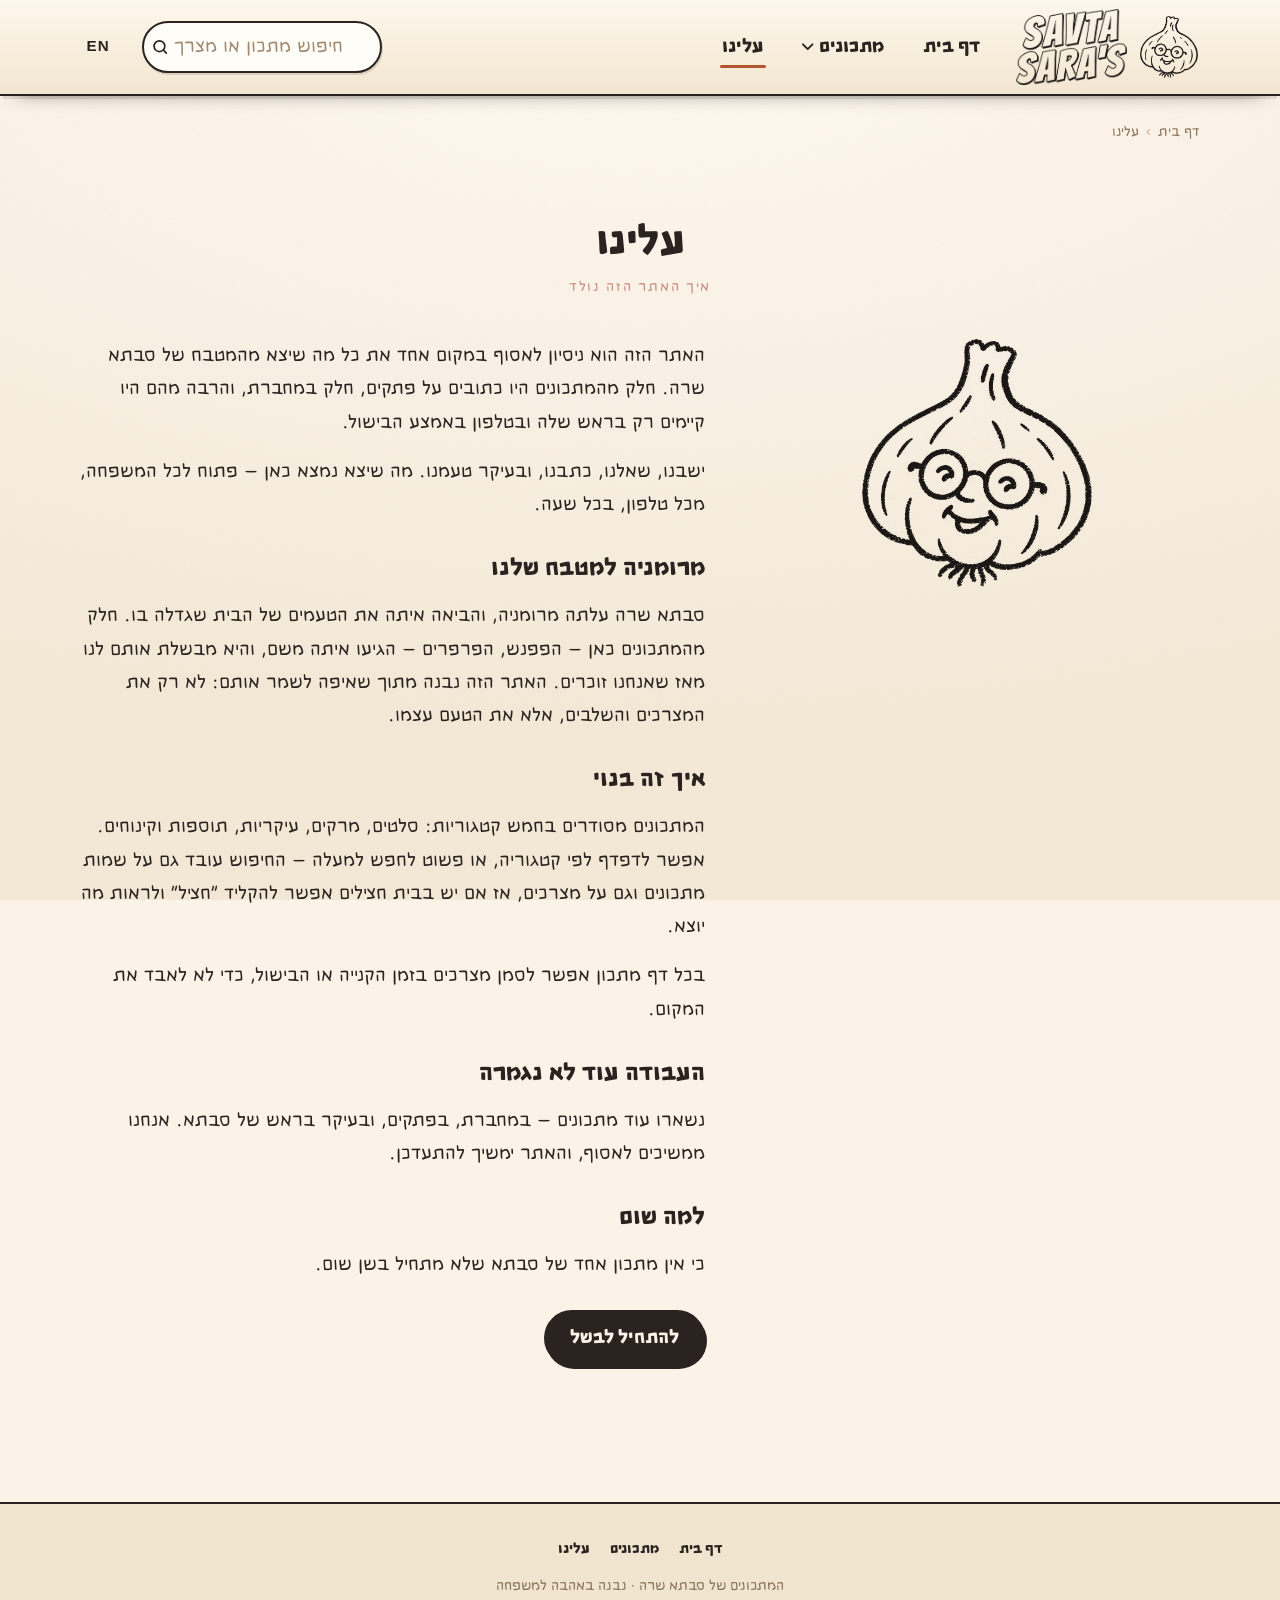
==== commit 55f4cce0: "About page: where the recipes came from, and that we are still collecting - Savta came to Israel fro" ====
--- a/about.html
+++ b/about.html
@@ -10,7 +10,7 @@
 <link rel="preload" href="assets/fonts/yarden-bold-alefalefalef.woff2" as="font" type="font/woff2" crossorigin>
 <link rel="preload" href="assets/fonts/poppins-regular-latin.woff2" as="font" type="font/woff2" crossorigin>
 <link rel="preload" href="assets/fonts/poppins-bold-latin.woff2" as="font" type="font/woff2" crossorigin>
-<link rel="stylesheet" href="assets/css/style.css?v=20260812d">
+<link rel="stylesheet" href="assets/css/style.css?v=20260812f">
 </head>
 <body>
 
@@ -73,10 +73,9 @@
     </div>
 
     <div class="about__grid">
-      <figure class="about__portrait">
+      <div class="about__portrait">
         <img src="assets/img/logo.png" alt="הלוגו של האתר: ראש שום מחייך עם משקפיים עגולים">
-        <figcaption class="photo__caption" data-i18n="photoSoon">כאן תיכנס תמונה של סבתא</figcaption>
-      </figure>
+      </div>
 
       <div class="about__prose" id="about-prose"></div>
     </div>
@@ -94,7 +93,7 @@
   </div>
 </footer>
 
-<script src="assets/js/data.js?v=20260812d"></script>
-<script src="assets/js/site.js?v=20260812d"></script>
+<script src="assets/js/data.js?v=20260812f"></script>
+<script src="assets/js/site.js?v=20260812f"></script>
 </body>
 </html>
--- a/assets/css/style.css
+++ b/assets/css/style.css
@@ -1063,14 +1063,14 @@
 }
 .about__prose > * + * { margin-top: 1rem; }
 .about__prose h2 { margin-top: 2rem; font-size: 1.5rem; }
+/* No frame here — the garlic stands on its own. It was a taped-photo frame
+   while it was standing in for a picture of Savta; as a logo it needs none. */
 .about__portrait {
-  padding: .8rem .8rem 2.2rem;
-  background: #fffdf7;
-  border: 2px solid var(--ink);
-  border-radius: 3px;
-  box-shadow: var(--shadow-lift);
-  transform: rotate(-1.5deg);
-}
+  display: grid;
+  place-items: start center;
+  padding: 0;
+}
+.about__portrait img { width: min(100%, 230px); }
 
 /* ==========================================================================
    Empty state
